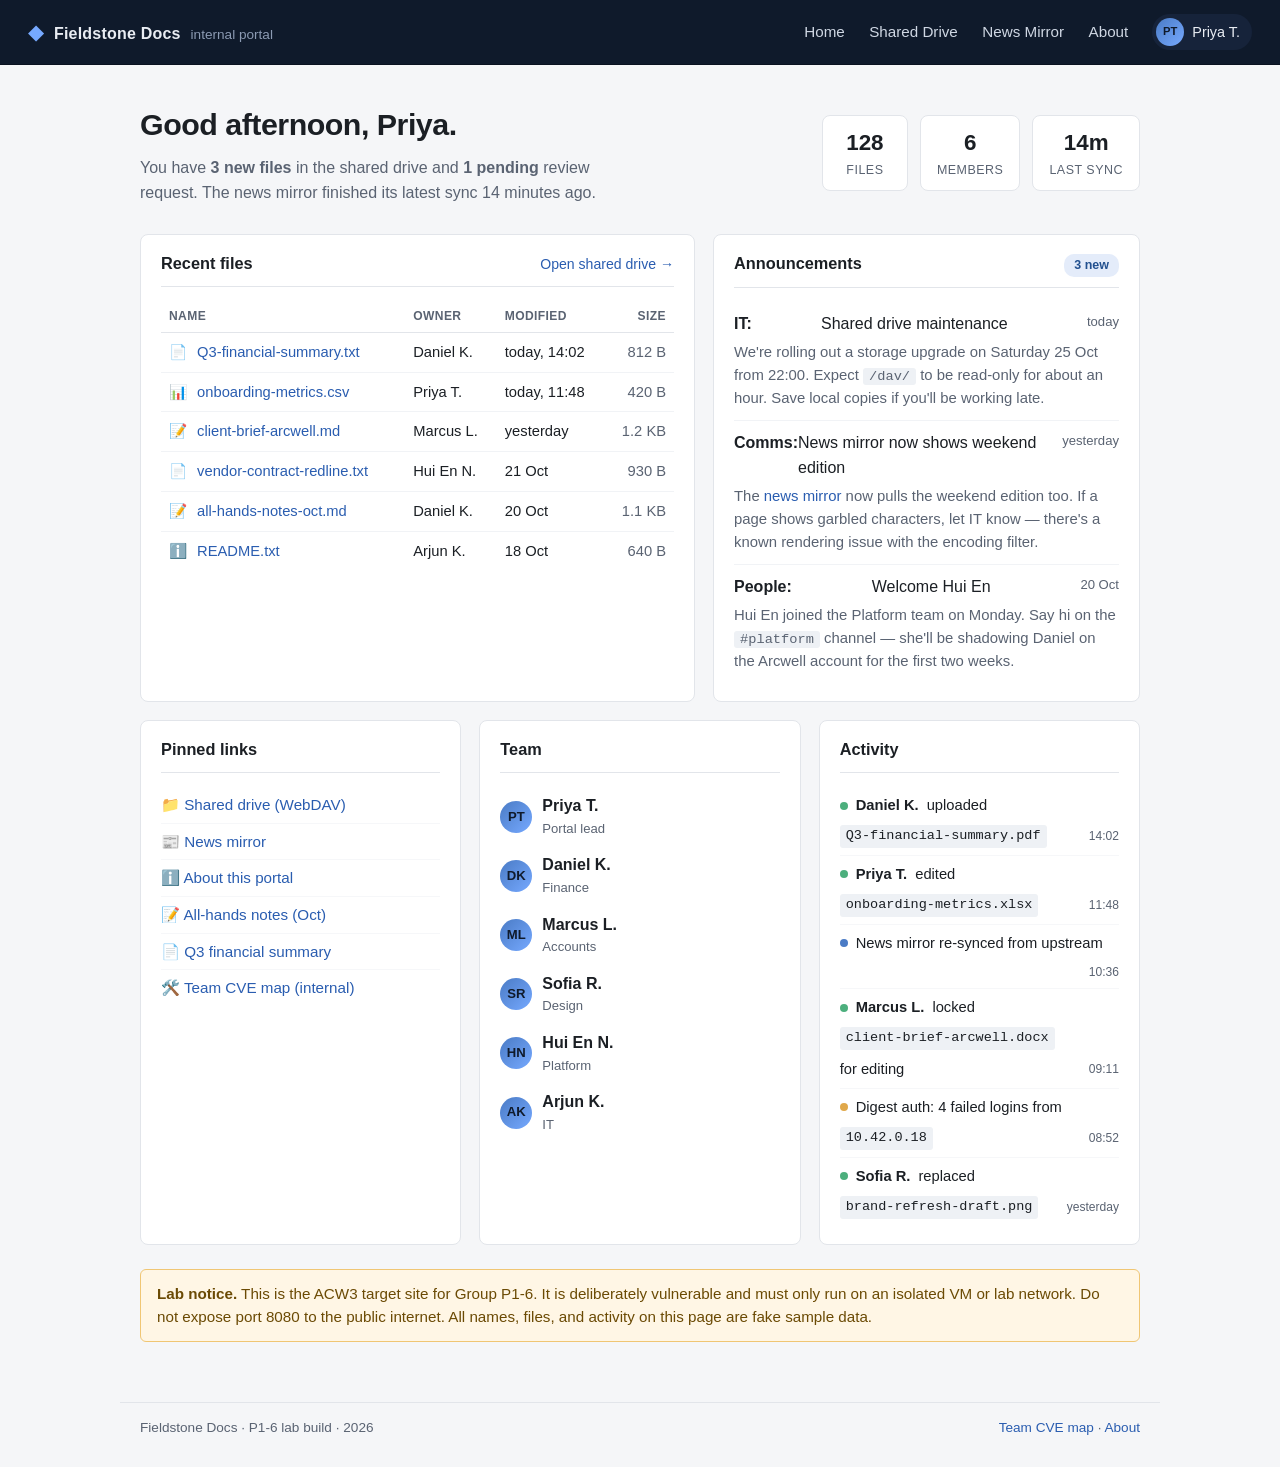
==== vulnerable-env/public/index.html @ d825f22c "upodated the website with fake data" ====
<!DOCTYPE html>
<html lang="en">
<head>
  <meta charset="UTF-8">
  <title>Fieldstone Docs — Internal Portal</title>
  <meta name="viewport" content="width=device-width, initial-scale=1">
  <link rel="stylesheet" href="assets/style.css">
</head>
<body>
  <header class="topbar">
    <div class="brand">
      <span class="logo">◆</span>
      <span class="brand-name">Fieldstone Docs</span>
      <span class="brand-sub">internal portal</span>
    </div>
    <nav class="topnav">
      <a href="/">Home</a>
      <a href="login.html">Shared Drive</a>
      <a href="/proxy/">News Mirror</a>
      <a href="about.html">About</a>
    </nav>
    <div class="userchip">
      <span class="avatar">PT</span>
      <span class="username">Priya T.</span>
    </div>
  </header>

  <main class="wrap">
    <section class="hero">
      <div>
        <h1>Good afternoon, Priya.</h1>
        <p class="lede">
          You have <strong>3 new files</strong> in the shared drive and
          <strong>1 pending</strong> review request. The news mirror finished
          its latest sync 14 minutes ago.
        </p>
      </div>
      <div class="hero-stats">
        <div class="stat"><span class="stat-n">128</span><span class="stat-l">files</span></div>
        <div class="stat"><span class="stat-n">6</span><span class="stat-l">members</span></div>
        <div class="stat"><span class="stat-n">14m</span><span class="stat-l">last sync</span></div>
      </div>
    </section>

    <section class="grid-2">
      <article class="panel">
        <header class="panel-head">
          <h2>Recent files</h2>
          <a class="link" href="login.html">Open shared drive →</a>
        </header>
        <table class="filetable">
          <thead>
            <tr><th>Name</th><th>Owner</th><th>Modified</th><th class="num">Size</th></tr>
          </thead>
          <tbody>
            <tr><td><span class="ico">📄</span> <a href="/dav/Q3-financial-summary.txt">Q3-financial-summary.txt</a></td><td>Daniel K.</td><td>today, 14:02</td><td class="num">812 B</td></tr>
            <tr><td><span class="ico">📊</span> <a href="/dav/onboarding-metrics.csv">onboarding-metrics.csv</a></td><td>Priya T.</td><td>today, 11:48</td><td class="num">420 B</td></tr>
            <tr><td><span class="ico">📝</span> <a href="/dav/client-brief-arcwell.md">client-brief-arcwell.md</a></td><td>Marcus L.</td><td>yesterday</td><td class="num">1.2 KB</td></tr>
            <tr><td><span class="ico">📄</span> <a href="/dav/vendor-contract-redline.txt">vendor-contract-redline.txt</a></td><td>Hui En N.</td><td>21 Oct</td><td class="num">930 B</td></tr>
            <tr><td><span class="ico">📝</span> <a href="/dav/all-hands-notes-oct.md">all-hands-notes-oct.md</a></td><td>Daniel K.</td><td>20 Oct</td><td class="num">1.1 KB</td></tr>
            <tr><td><span class="ico">ℹ️</span> <a href="/dav/README.txt">README.txt</a></td><td>Arjun K.</td><td>18 Oct</td><td class="num">640 B</td></tr>
          </tbody>
        </table>
      </article>

      <article class="panel">
        <header class="panel-head">
          <h2>Announcements</h2>
          <span class="pill">3 new</span>
        </header>
        <ul class="feed">
          <li>
            <div class="feed-head">
              <strong>IT:</strong> Shared drive maintenance
              <span class="feed-time">today</span>
            </div>
            <p>
              We're rolling out a storage upgrade on Saturday 25 Oct from
              22:00. Expect <code>/dav/</code> to be read-only for about an
              hour. Save local copies if you'll be working late.
            </p>
          </li>
          <li>
            <div class="feed-head">
              <strong>Comms:</strong> News mirror now shows weekend edition
              <span class="feed-time">yesterday</span>
            </div>
            <p>
              The <a href="/proxy/">news mirror</a> now pulls the weekend
              edition too. If a page shows garbled characters, let IT know —
              there's a known rendering issue with the encoding filter.
            </p>
          </li>
          <li>
            <div class="feed-head">
              <strong>People:</strong> Welcome Hui En
              <span class="feed-time">20 Oct</span>
            </div>
            <p>
              Hui En joined the Platform team on Monday. Say hi on the
              <code>#platform</code> channel — she'll be shadowing Daniel on
              the Arcwell account for the first two weeks.
            </p>
          </li>
        </ul>
      </article>
    </section>

    <section class="grid-3">
      <article class="panel">
        <header class="panel-head"><h2>Pinned links</h2></header>
        <ul class="linklist">
          <li><a href="login.html">📁 Shared drive (WebDAV)</a></li>
          <li><a href="/proxy/">📰 News mirror</a></li>
          <li><a href="about.html">ℹ️  About this portal</a></li>
          <li><a href="/dav/all-hands-notes-oct.md">📝 All-hands notes (Oct)</a></li>
          <li><a href="/dav/Q3-financial-summary.txt">📄 Q3 financial summary</a></li>
          <li><a href="cve-map.html">🛠️  Team CVE map (internal)</a></li>
        </ul>
      </article>

      <article class="panel">
        <header class="panel-head"><h2>Team</h2></header>
        <ul class="teamlist">
          <li><span class="avatar sm">PT</span><div><strong>Priya T.</strong><span class="role">Portal lead</span></div></li>
          <li><span class="avatar sm">DK</span><div><strong>Daniel K.</strong><span class="role">Finance</span></div></li>
          <li><span class="avatar sm">ML</span><div><strong>Marcus L.</strong><span class="role">Accounts</span></div></li>
          <li><span class="avatar sm">SR</span><div><strong>Sofia R.</strong><span class="role">Design</span></div></li>
          <li><span class="avatar sm">HN</span><div><strong>Hui En N.</strong><span class="role">Platform</span></div></li>
          <li><span class="avatar sm">AK</span><div><strong>Arjun K.</strong><span class="role">IT</span></div></li>
        </ul>
      </article>

      <article class="panel">
        <header class="panel-head"><h2>Activity</h2></header>
        <ul class="activity">
          <li><span class="dot ok"></span><strong>Daniel K.</strong> uploaded <code>Q3-financial-summary.pdf</code><span class="feed-time">14:02</span></li>
          <li><span class="dot ok"></span><strong>Priya T.</strong> edited <code>onboarding-metrics.xlsx</code><span class="feed-time">11:48</span></li>
          <li><span class="dot info"></span>News mirror re-synced from upstream<span class="feed-time">10:36</span></li>
          <li><span class="dot ok"></span><strong>Marcus L.</strong> locked <code>client-brief-arcwell.docx</code> for editing<span class="feed-time">09:11</span></li>
          <li><span class="dot warn"></span>Digest auth: 4 failed logins from <code>10.42.0.18</code><span class="feed-time">08:52</span></li>
          <li><span class="dot ok"></span><strong>Sofia R.</strong> replaced <code>brand-refresh-draft.png</code><span class="feed-time">yesterday</span></li>
        </ul>
      </article>
    </section>

    <section class="notice">
      <strong>Lab notice.</strong>
      This is the ACW3 target site for Group P1-6. It is deliberately
      vulnerable and must only run on an isolated VM or lab network. Do not
      expose port 8080 to the public internet. All names, files, and
      activity on this page are fake sample data.
    </section>
  </main>

  <footer class="footer">
    <span>Fieldstone Docs · P1-6 lab build · 2026</span>
    <span><a href="cve-map.html">Team CVE map</a> · <a href="about.html">About</a></span>
  </footer>
</body>
</html>
---- vulnerable-env/public/assets/style.css ----
:root {
  --bg: #f5f6f8;
  --panel: #ffffff;
  --ink: #1b1f24;
  --muted: #5a6372;
  --line: #e2e5ea;
  --accent: #2a5db0;
  --accent-ink: #ffffff;
  --warn-bg: #fff6e5;
  --warn-line: #f0c674;
  --code-bg: #eef1f5;
}

* { box-sizing: border-box; }

html, body {
  margin: 0;
  padding: 0;
  background: var(--bg);
  color: var(--ink);
  font-family: -apple-system, BlinkMacSystemFont, "Segoe UI", Roboto,
    "Helvetica Neue", Arial, sans-serif;
  line-height: 1.55;
  font-size: 16px;
}

a { color: var(--accent); text-decoration: none; }
a:hover { text-decoration: underline; }

code {
  background: var(--code-bg);
  padding: 1px 6px;
  border-radius: 3px;
  font-family: ui-monospace, "SF Mono", Menlo, Consolas, monospace;
  font-size: 0.92em;
}

/* top bar */
.topbar {
  background: #0f1a2b;
  color: #e9edf3;
  display: flex;
  align-items: center;
  justify-content: space-between;
  padding: 14px 28px;
  border-bottom: 1px solid #0a1220;
}
.brand { display: flex; align-items: baseline; gap: 10px; }
.logo { color: #76a9ff; font-size: 1.3em; }
.brand-name { font-weight: 600; letter-spacing: 0.2px; }
.brand-sub { color: #8c9bb3; font-size: 0.85em; }
.topnav { margin-left: auto; margin-right: 24px; }
.topnav a {
  color: #cfd7e3;
  margin-left: 20px;
  font-size: 0.95em;
}
.topnav a:hover { color: #ffffff; text-decoration: none; }

.userchip {
  display: flex; align-items: center; gap: 8px;
  background: #16233a; padding: 4px 12px 4px 4px;
  border-radius: 20px; font-size: 0.9em;
}
.avatar {
  display: inline-flex; align-items: center; justify-content: center;
  width: 28px; height: 28px; border-radius: 50%;
  background: linear-gradient(135deg, #4a7bc5, #76a9ff);
  color: #0f1a2b; font-weight: 700; font-size: 0.78em;
}
.avatar.sm { width: 32px; height: 32px; font-size: 0.82em; }
.username { color: #e9edf3; }

/* main */
.wrap {
  max-width: 1040px;
  margin: 36px auto 60px;
  padding: 0 20px;
}
.hero {
  display: flex; gap: 24px;
  justify-content: space-between; align-items: center;
  flex-wrap: wrap; margin-bottom: 28px;
}
.hero h1 {
  margin: 0 0 8px;
  font-size: 1.9em;
  font-weight: 650;
  letter-spacing: -0.5px;
}
.hero .lede {
  margin: 0;
  color: var(--muted);
  max-width: 56ch;
  font-size: 1em;
}
.hero-stats { display: flex; gap: 12px; }
.stat {
  background: var(--panel);
  border: 1px solid var(--line);
  border-radius: 8px;
  padding: 10px 16px;
  min-width: 86px;
  display: flex; flex-direction: column; align-items: center;
}
.stat-n { font-size: 1.4em; font-weight: 650; color: var(--ink); }
.stat-l { font-size: 0.78em; color: var(--muted); text-transform: uppercase; letter-spacing: 0.5px; }

.cta-row { display: flex; gap: 10px; flex-wrap: wrap; }

/* panels / grids */
.grid-2 { display: grid; grid-template-columns: 1.3fr 1fr; gap: 18px; margin-bottom: 18px; }
.grid-3 { display: grid; grid-template-columns: repeat(3, 1fr); gap: 18px; margin-bottom: 24px; }
@media (max-width: 900px) {
  .grid-2, .grid-3 { grid-template-columns: 1fr; }
}

.panel {
  background: var(--panel);
  border: 1px solid var(--line);
  border-radius: 8px;
  padding: 18px 20px;
}
.panel-head {
  display: flex; justify-content: space-between; align-items: baseline;
  margin: -2px 0 14px;
  padding-bottom: 10px;
  border-bottom: 1px solid var(--line);
}
.panel-head h2 { margin: 0; font-size: 1.02em; font-weight: 600; }
.link { font-size: 0.88em; }
.pill {
  display: inline-block; padding: 2px 10px; border-radius: 10px;
  background: #e4ecfa; color: #22508f; font-size: 0.78em; font-weight: 600;
}

/* file table */
.filetable { width: 100%; border-collapse: collapse; font-size: 0.92em; }
.filetable th {
  text-align: left; font-weight: 600; color: var(--muted);
  padding: 6px 8px; border-bottom: 1px solid var(--line);
  font-size: 0.82em; text-transform: uppercase; letter-spacing: 0.4px;
}
.filetable td { padding: 8px; border-bottom: 1px solid #f1f3f6; }
.filetable tr:last-child td { border-bottom: none; }
.filetable .num { text-align: right; color: var(--muted); font-variant-numeric: tabular-nums; }
.ico { margin-right: 6px; }

/* feed */
.feed { list-style: none; margin: 0; padding: 0; }
.feed li { padding: 10px 0; border-bottom: 1px solid #f1f3f6; }
.feed li:last-child { border-bottom: none; }
.feed-head { display: flex; justify-content: space-between; margin-bottom: 4px; }
.feed-time { color: var(--muted); font-size: 0.82em; margin-left: 10px; }
.feed p { margin: 0; color: var(--muted); font-size: 0.93em; }

/* link list */
.linklist { list-style: none; margin: 0; padding: 0; font-size: 0.95em; }
.linklist li { padding: 6px 0; border-bottom: 1px solid #f6f7f9; }
.linklist li:last-child { border-bottom: none; }

/* team list */
.teamlist { list-style: none; margin: 0; padding: 0; }
.teamlist li { display: flex; gap: 10px; align-items: center; padding: 7px 0; }
.teamlist .role { display: block; font-size: 0.82em; color: var(--muted); }

/* activity */
.activity { list-style: none; margin: 0; padding: 0; font-size: 0.92em; }
.activity li { padding: 7px 0; border-bottom: 1px solid #f6f7f9; display: flex; align-items: center; gap: 8px; flex-wrap: wrap; }
.activity li:last-child { border-bottom: none; }
.activity .feed-time { margin-left: auto; }
.dot { width: 8px; height: 8px; border-radius: 50%; display: inline-block; flex-shrink: 0; }
.dot.ok { background: #4caf7d; }
.dot.info { background: #4a7bc5; }
.dot.warn { background: #e0a84a; }

.btn {
  display: inline-block;
  padding: 9px 16px;
  border-radius: 6px;
  background: var(--panel);
  border: 1px solid var(--line);
  color: var(--ink);
  font-size: 0.95em;
  font-weight: 500;
}
.btn:hover { border-color: #c4cad4; text-decoration: none; }
.btn.primary {
  background: var(--accent);
  color: var(--accent-ink);
  border-color: var(--accent);
}
.btn.primary:hover { background: #22508f; border-color: #22508f; }

/* cards */
.cards {
  display: grid;
  grid-template-columns: repeat(auto-fit, minmax(280px, 1fr));
  gap: 18px;
  margin: 36px 0 28px;
}
.card {
  background: var(--panel);
  border: 1px solid var(--line);
  border-radius: 8px;
  padding: 20px 22px;
  display: flex;
  flex-direction: column;
}
.card h2 {
  margin: 0 0 8px;
  font-size: 1.15em;
  font-weight: 600;
}
.card p {
  margin: 0 0 12px;
  color: var(--muted);
  font-size: 0.95em;
}
.card .meta {
  list-style: none;
  margin: 0 0 16px;
  padding: 10px 12px;
  background: #fafbfd;
  border: 1px solid var(--line);
  border-radius: 6px;
  font-size: 0.88em;
  color: var(--muted);
}
.card .meta li { padding: 2px 0; }
.card .btn { align-self: flex-start; margin-top: auto; }

/* notice */
.notice {
  background: var(--warn-bg);
  border: 1px solid var(--warn-line);
  border-radius: 6px;
  padding: 12px 16px;
  color: #6b4a04;
  font-size: 0.95em;
}

/* footer */
.footer {
  max-width: 1040px;
  margin: 0 auto 30px;
  padding: 14px 20px 0;
  border-top: 1px solid var(--line);
  display: flex;
  justify-content: space-between;
  color: var(--muted);
  font-size: 0.85em;
}

/* login page */
.login-body {
  background: linear-gradient(140deg, #0f1a2b 0%, #1a2d4d 100%);
  min-height: 100vh;
  display: flex; align-items: center; justify-content: center;
}
.login-wrap { width: 100%; padding: 24px; }
.login-card {
  background: var(--panel);
  max-width: 400px;
  margin: 0 auto;
  padding: 32px 32px 24px;
  border-radius: 10px;
  box-shadow: 0 10px 40px rgba(0,0,0,0.25);
}
.login-brand {
  display: flex; align-items: baseline; gap: 10px;
  margin-bottom: 20px;
}
.login-brand .logo { color: #4a7bc5; font-size: 1.4em; }
.login-brand .brand-name {
  font-weight: 600; color: var(--ink); font-size: 1.05em;
}
.login-card h1 {
  margin: 0 0 6px; font-size: 1.3em; font-weight: 600;
}
.login-sub {
  margin: 0 0 20px; color: var(--muted); font-size: 0.9em;
}
.login-form label {
  display: block; margin-bottom: 14px;
}
.login-form label span {
  display: block; font-size: 0.82em; color: var(--muted);
  margin-bottom: 4px; font-weight: 500;
}
.login-form input {
  width: 100%; padding: 9px 12px;
  border: 1px solid var(--line); border-radius: 6px;
  font-size: 0.95em; font-family: inherit;
  box-sizing: border-box;
}
.login-form input:focus {
  outline: none; border-color: var(--accent);
  box-shadow: 0 0 0 3px rgba(42, 93, 176, 0.15);
}
.btn.wide { width: 100%; padding: 10px; font-size: 1em; margin-top: 4px; }
.btn:disabled { opacity: 0.6; cursor: not-allowed; }
.login-error {
  background: #fde2e2; color: #9c1a1a;
  border: 1px solid #f5b5b5; border-radius: 6px;
  padding: 8px 12px; font-size: 0.88em;
  margin-bottom: 12px;
}
.login-hint {
  background: #fff6e5;
  border: 1px solid #f0c674;
  border-radius: 6px;
  padding: 10px 12px;
  font-size: 0.85em;
  color: #6b4a04;
  margin-top: 18px;
}
.login-foot {
  margin: 18px 0 0; font-size: 0.82em; color: var(--muted);
  text-align: center;
}

/* content pages */
.page { background: var(--panel); border: 1px solid var(--line);
  border-radius: 8px; padding: 24px 28px; margin: 0 0 24px; }
.page h1 { margin-top: 0; }
.page table { border-collapse: collapse; width: 100%; margin: 10px 0 20px; }
.page th, .page td {
  border: 1px solid var(--line);
  padding: 7px 10px;
  text-align: left;
  font-size: 0.93em;
}
.page th { background: #f3f5f9; font-weight: 600; }
.badge {
  display: inline-block;
  padding: 2px 8px;
  border-radius: 10px;
  font-size: 0.78em;
  font-weight: 600;
}
.badge.high { background: #fde2e2; color: #9c1a1a; }
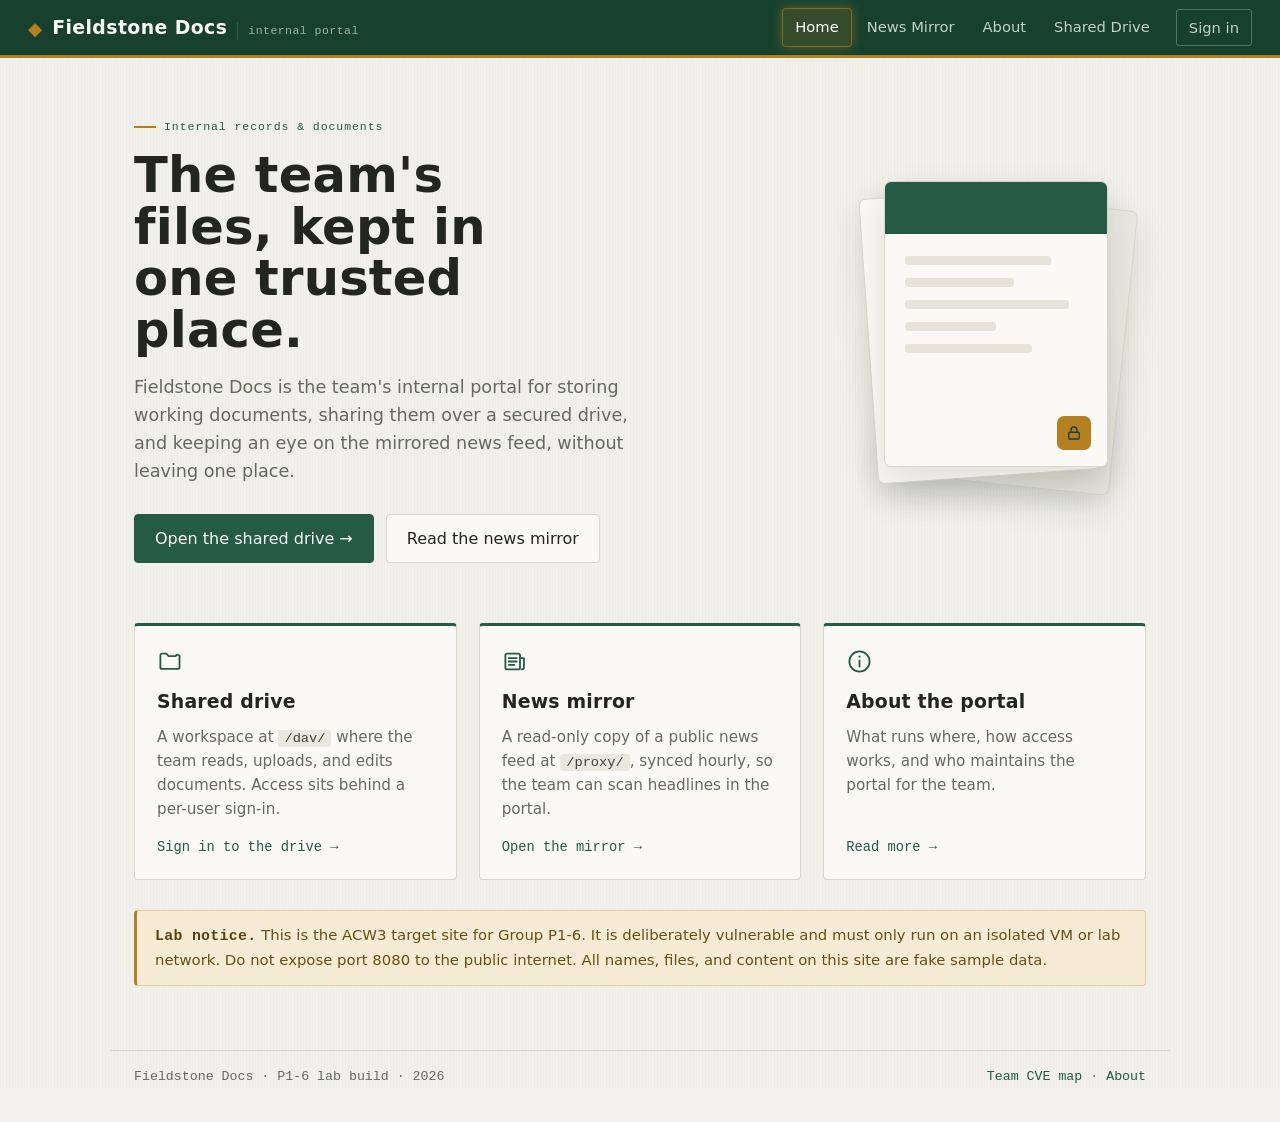
==== commit 40384c86: "Update web UI and Login logic" ====
--- a/vulnerable-env/public/index.html
+++ b/vulnerable-env/public/index.html
@@ -2,9 +2,9 @@
 <html lang="en">
 <head>
   <meta charset="UTF-8">
-  <title>Fieldstone Docs — Internal Portal</title>
+  <title>Fieldstone Docs - Internal Portal</title>
   <meta name="viewport" content="width=device-width, initial-scale=1">
-  <link rel="stylesheet" href="assets/style.css">
+  <link rel="stylesheet" href="assets/style.css?v=5">
 </head>
 <body>
   <header class="topbar">
@@ -14,133 +14,76 @@
       <span class="brand-sub">internal portal</span>
     </div>
     <nav class="topnav">
-      <a href="/">Home</a>
-      <a href="login.html">Shared Drive</a>
+      <a class="active" href="/">Home</a>
       <a href="/proxy/">News Mirror</a>
       <a href="about.html">About</a>
+      <a href="login.html">Shared Drive</a>
+      <a class="nav-cta" href="login.html">Sign in</a>
     </nav>
-    <div class="userchip">
-      <span class="avatar">PT</span>
-      <span class="username">Priya T.</span>
-    </div>
   </header>
 
   <main class="wrap">
-    <section class="hero">
-      <div>
-        <h1>Good afternoon, Priya.</h1>
+    <section class="home-hero">
+      <div class="hero-copy">
+        <span class="eyebrow">Internal records &amp; documents</span>
+        <h1>The team's files, kept in one trusted place.</h1>
         <p class="lede">
-          You have <strong>3 new files</strong> in the shared drive and
-          <strong>1 pending</strong> review request. The news mirror finished
-          its latest sync 14 minutes ago.
+          Fieldstone Docs is the team's internal portal for storing working
+          documents, sharing them over a secured drive, and keeping an eye on
+          the mirrored news feed, without leaving one place.
         </p>
+        <div class="hero-cta">
+          <a class="btn primary" href="login.html">Open the shared drive →</a>
+          <a class="btn" href="/proxy/">Read the news mirror</a>
+        </div>
       </div>
-      <div class="hero-stats">
-        <div class="stat"><span class="stat-n">128</span><span class="stat-l">files</span></div>
-        <div class="stat"><span class="stat-n">6</span><span class="stat-l">members</span></div>
-        <div class="stat"><span class="stat-n">14m</span><span class="stat-l">last sync</span></div>
-      </div>
+
+      <aside class="hero-art" aria-hidden="true">
+        <div class="doc doc-3"></div>
+        <div class="doc doc-2"></div>
+        <div class="doc doc-1">
+          <span class="doc-tab"></span>
+          <div class="doc-body">
+            <span class="doc-line w80"></span>
+            <span class="doc-line w60"></span>
+            <span class="doc-line w90"></span>
+            <span class="doc-line w50"></span>
+            <span class="doc-line w70"></span>
+          </div>
+          <span class="doc-lock"><svg viewBox="0 0 24 24" fill="none" stroke="currentColor" stroke-width="1.8" stroke-linecap="round" stroke-linejoin="round" aria-hidden="true"><rect x="5" y="11" width="14" height="9" rx="1.5"/><path d="M8 11V8a4 4 0 0 1 8 0v3"/></svg></span>
+        </div>
+      </aside>
     </section>
 
-    <section class="grid-2">
-      <article class="panel">
-        <header class="panel-head">
-          <h2>Recent files</h2>
-          <a class="link" href="login.html">Open shared drive →</a>
-        </header>
-        <table class="filetable">
-          <thead>
-            <tr><th>Name</th><th>Owner</th><th>Modified</th><th class="num">Size</th></tr>
-          </thead>
-          <tbody>
-            <tr><td><span class="ico">📄</span> <a href="/dav/Q3-financial-summary.txt">Q3-financial-summary.txt</a></td><td>Daniel K.</td><td>today, 14:02</td><td class="num">812 B</td></tr>
-            <tr><td><span class="ico">📊</span> <a href="/dav/onboarding-metrics.csv">onboarding-metrics.csv</a></td><td>Priya T.</td><td>today, 11:48</td><td class="num">420 B</td></tr>
-            <tr><td><span class="ico">📝</span> <a href="/dav/client-brief-arcwell.md">client-brief-arcwell.md</a></td><td>Marcus L.</td><td>yesterday</td><td class="num">1.2 KB</td></tr>
-            <tr><td><span class="ico">📄</span> <a href="/dav/vendor-contract-redline.txt">vendor-contract-redline.txt</a></td><td>Hui En N.</td><td>21 Oct</td><td class="num">930 B</td></tr>
-            <tr><td><span class="ico">📝</span> <a href="/dav/all-hands-notes-oct.md">all-hands-notes-oct.md</a></td><td>Daniel K.</td><td>20 Oct</td><td class="num">1.1 KB</td></tr>
-            <tr><td><span class="ico">ℹ️</span> <a href="/dav/README.txt">README.txt</a></td><td>Arjun K.</td><td>18 Oct</td><td class="num">640 B</td></tr>
-          </tbody>
-        </table>
+    <section class="features">
+      <article class="feature">
+        <span class="feature-mark"><svg class="feature-ico" viewBox="0 0 24 24" fill="none" stroke="currentColor" stroke-width="1.6" stroke-linecap="round" stroke-linejoin="round" aria-hidden="true"><path d="M3 6.5A1.5 1.5 0 0 1 4.5 5h3.8l2 2.2h6.2A1.5 1.5 0 0 1 20 8.7V17a1.5 1.5 0 0 1-1.5 1.5h-14A1.5 1.5 0 0 1 3 17z"/></svg></span>
+        <h2>Shared drive</h2>
+        <p>
+          A workspace at <code>/dav/</code> where the team reads, uploads, and
+          edits documents. Access sits behind a per-user sign-in.
+        </p>
+        <a class="link" href="login.html">Sign in to the drive →</a>
       </article>
 
-      <article class="panel">
-        <header class="panel-head">
-          <h2>Announcements</h2>
-          <span class="pill">3 new</span>
-        </header>
-        <ul class="feed">
-          <li>
-            <div class="feed-head">
-              <strong>IT:</strong> Shared drive maintenance
-              <span class="feed-time">today</span>
-            </div>
-            <p>
-              We're rolling out a storage upgrade on Saturday 25 Oct from
-              22:00. Expect <code>/dav/</code> to be read-only for about an
-              hour. Save local copies if you'll be working late.
-            </p>
-          </li>
-          <li>
-            <div class="feed-head">
-              <strong>Comms:</strong> News mirror now shows weekend edition
-              <span class="feed-time">yesterday</span>
-            </div>
-            <p>
-              The <a href="/proxy/">news mirror</a> now pulls the weekend
-              edition too. If a page shows garbled characters, let IT know —
-              there's a known rendering issue with the encoding filter.
-            </p>
-          </li>
-          <li>
-            <div class="feed-head">
-              <strong>People:</strong> Welcome Hui En
-              <span class="feed-time">20 Oct</span>
-            </div>
-            <p>
-              Hui En joined the Platform team on Monday. Say hi on the
-              <code>#platform</code> channel — she'll be shadowing Daniel on
-              the Arcwell account for the first two weeks.
-            </p>
-          </li>
-        </ul>
-      </article>
-    </section>
-
-    <section class="grid-3">
-      <article class="panel">
-        <header class="panel-head"><h2>Pinned links</h2></header>
-        <ul class="linklist">
-          <li><a href="login.html">📁 Shared drive (WebDAV)</a></li>
-          <li><a href="/proxy/">📰 News mirror</a></li>
-          <li><a href="about.html">ℹ️  About this portal</a></li>
-          <li><a href="/dav/all-hands-notes-oct.md">📝 All-hands notes (Oct)</a></li>
-          <li><a href="/dav/Q3-financial-summary.txt">📄 Q3 financial summary</a></li>
-          <li><a href="cve-map.html">🛠️  Team CVE map (internal)</a></li>
-        </ul>
+      <article class="feature">
+        <span class="feature-mark"><svg class="feature-ico" viewBox="0 0 24 24" fill="none" stroke="currentColor" stroke-width="1.6" stroke-linecap="round" stroke-linejoin="round" aria-hidden="true"><rect x="3" y="5" width="13" height="14" rx="1.5"/><path d="M16 9h3.5v8a2 2 0 0 1-2 2"/><line x1="6" y1="9" x2="13" y2="9"/><line x1="6" y1="12" x2="13" y2="12"/><line x1="6" y1="15" x2="11" y2="15"/></svg></span>
+        <h2>News mirror</h2>
+        <p>
+          A read-only copy of a public news feed at <code>/proxy/</code>,
+          synced hourly, so the team can scan headlines in the portal.
+        </p>
+        <a class="link" href="/proxy/">Open the mirror →</a>
       </article>
 
-      <article class="panel">
-        <header class="panel-head"><h2>Team</h2></header>
-        <ul class="teamlist">
-          <li><span class="avatar sm">PT</span><div><strong>Priya T.</strong><span class="role">Portal lead</span></div></li>
-          <li><span class="avatar sm">DK</span><div><strong>Daniel K.</strong><span class="role">Finance</span></div></li>
-          <li><span class="avatar sm">ML</span><div><strong>Marcus L.</strong><span class="role">Accounts</span></div></li>
-          <li><span class="avatar sm">SR</span><div><strong>Sofia R.</strong><span class="role">Design</span></div></li>
-          <li><span class="avatar sm">HN</span><div><strong>Hui En N.</strong><span class="role">Platform</span></div></li>
-          <li><span class="avatar sm">AK</span><div><strong>Arjun K.</strong><span class="role">IT</span></div></li>
-        </ul>
-      </article>
-
-      <article class="panel">
-        <header class="panel-head"><h2>Activity</h2></header>
-        <ul class="activity">
-          <li><span class="dot ok"></span><strong>Daniel K.</strong> uploaded <code>Q3-financial-summary.pdf</code><span class="feed-time">14:02</span></li>
-          <li><span class="dot ok"></span><strong>Priya T.</strong> edited <code>onboarding-metrics.xlsx</code><span class="feed-time">11:48</span></li>
-          <li><span class="dot info"></span>News mirror re-synced from upstream<span class="feed-time">10:36</span></li>
-          <li><span class="dot ok"></span><strong>Marcus L.</strong> locked <code>client-brief-arcwell.docx</code> for editing<span class="feed-time">09:11</span></li>
-          <li><span class="dot warn"></span>Digest auth: 4 failed logins from <code>10.42.0.18</code><span class="feed-time">08:52</span></li>
-          <li><span class="dot ok"></span><strong>Sofia R.</strong> replaced <code>brand-refresh-draft.png</code><span class="feed-time">yesterday</span></li>
-        </ul>
+      <article class="feature">
+        <span class="feature-mark"><svg class="feature-ico" viewBox="0 0 24 24" fill="none" stroke="currentColor" stroke-width="1.6" stroke-linecap="round" stroke-linejoin="round" aria-hidden="true"><circle cx="12" cy="12" r="9"/><line x1="12" y1="11" x2="12" y2="16.5"/><circle cx="12" cy="7.6" r="1" fill="currentColor" stroke="none"/></svg></span>
+        <h2>About the portal</h2>
+        <p>
+          What runs where, how access works, and who maintains the portal for
+          the team.
+        </p>
+        <a class="link" href="about.html">Read more →</a>
       </article>
     </section>
 
@@ -148,8 +91,8 @@
       <strong>Lab notice.</strong>
       This is the ACW3 target site for Group P1-6. It is deliberately
       vulnerable and must only run on an isolated VM or lab network. Do not
-      expose port 8080 to the public internet. All names, files, and
-      activity on this page are fake sample data.
+      expose port 8080 to the public internet. All names, files, and content
+      on this site are fake sample data.
     </section>
   </main>
 
@@ -157,5 +100,6 @@
     <span>Fieldstone Docs · P1-6 lab build · 2026</span>
     <span><a href="cve-map.html">Team CVE map</a> · <a href="about.html">About</a></span>
   </footer>
+  <script src="/assets/nav.js?v=2"></script>
 </body>
 </html>
--- a/vulnerable-env/public/assets/style.css
+++ b/vulnerable-env/public/assets/style.css
@@ -1,14 +1,41 @@
+/* ==========================================================================
+   Fieldstone Docs - internal records portal
+   Visual identity: a survey / records office. Stone-paper ground, pine-green
+   ink, ochre for attention, a condensed industrial display face over a clean
+   body face. Hairline "ledger" rules instead of boxed cards. Offline-safe:
+   no external font or asset CDN (this runs on an isolated lab box).
+   ========================================================================== */
+
 :root {
-  --bg: #f5f6f8;
-  --panel: #ffffff;
-  --ink: #1b1f24;
-  --muted: #5a6372;
-  --line: #e2e5ea;
-  --accent: #2a5db0;
-  --accent-ink: #ffffff;
-  --warn-bg: #fff6e5;
-  --warn-line: #f0c674;
-  --code-bg: #eef1f5;
+  /* Stone-paper neutrals - cool, not the warm-cream generated-page tell */
+  --paper:   #f1f0ea;
+  --paper-2: #e9e8e0;
+  --panel:   #faf9f5;
+  --ink:     #22261f;
+  --ink-2:   #3c4138;
+  --muted:   #646a5d;
+  --faint:   #8a8f80;
+  --line:    #d9d7cc;
+  --hair:    #e6e4da;
+
+  /* Pine primary, ochre secondary, oxblood for severity */
+  --pine:      #245a46;
+  --pine-deep: #17402f;
+  --pine-tint: #e3ebe4;
+  --ochre:     #b5801f;
+  --ochre-tint:#f6ecd6;
+  --oxblood:   #7e2b2b;
+  --oxblood-tint:#f3e0dd;
+
+  --code-bg: #e9e8df;
+
+  --font-display: "Bahnschrift", "DIN Condensed", "Oswald", "Segoe UI Semibold",
+    system-ui, sans-serif;
+  --font-body: "Segoe UI", system-ui, -apple-system, "Helvetica Neue", Arial, sans-serif;
+  --font-mono: "Cascadia Mono", "Consolas", ui-monospace, Menlo, monospace;
+
+  --radius: 4px;
+  --shadow: 0 1px 0 var(--hair);
 }
 
 * { box-sizing: border-box; }
@@ -16,245 +43,309 @@
 html, body {
   margin: 0;
   padding: 0;
-  background: var(--bg);
+  background: var(--paper);
   color: var(--ink);
-  font-family: -apple-system, BlinkMacSystemFont, "Segoe UI", Roboto,
-    "Helvetica Neue", Arial, sans-serif;
-  line-height: 1.55;
+  font-family: var(--font-body);
+  line-height: 1.58;
   font-size: 16px;
-}
-
-a { color: var(--accent); text-decoration: none; }
-a:hover { text-decoration: underline; }
+  -webkit-font-smoothing: antialiased;
+}
+
+/* Subtle paper grain so the ground isn't a flat fill */
+body {
+  background-image:
+    repeating-linear-gradient(90deg, rgba(34,38,31,0.015) 0 1px, transparent 1px 3px);
+}
+
+a { color: var(--pine); text-decoration: none; }
+a:hover { color: var(--pine-deep); text-decoration: underline; text-underline-offset: 2px; }
 
 code {
   background: var(--code-bg);
   padding: 1px 6px;
   border-radius: 3px;
-  font-family: ui-monospace, "SF Mono", Menlo, Consolas, monospace;
-  font-size: 0.92em;
-}
-
-/* top bar */
+  font-family: var(--font-mono);
+  font-size: 0.9em;
+  color: var(--ink-2);
+}
+
+h1, h2, h3 { font-family: var(--font-display); font-weight: 600; letter-spacing: 0.2px; }
+
+/* ---- Eyebrow: a hairline kicker that carries real info, not decoration ---- */
+.eyebrow {
+  font-family: var(--font-mono);
+  font-size: 0.72rem;
+  letter-spacing: 0.08em;
+  color: var(--pine);
+  display: inline-flex;
+  align-items: center;
+  gap: 8px;
+}
+.eyebrow::before {
+  content: "";
+  width: 22px; height: 2px; background: var(--ochre);
+}
+
+/* ==========================  top bar  ================================== */
 .topbar {
-  background: #0f1a2b;
-  color: #e9edf3;
+  background: var(--pine-deep);
+  color: #e7ece3;
   display: flex;
   align-items: center;
-  justify-content: space-between;
-  padding: 14px 28px;
-  border-bottom: 1px solid #0a1220;
+  gap: 18px;
+  padding: 0 28px;
+  height: 58px;
+  border-bottom: 3px solid var(--ochre);
 }
 .brand { display: flex; align-items: baseline; gap: 10px; }
-.logo { color: #76a9ff; font-size: 1.3em; }
-.brand-name { font-weight: 600; letter-spacing: 0.2px; }
-.brand-sub { color: #8c9bb3; font-size: 0.85em; }
-.topnav { margin-left: auto; margin-right: 24px; }
+.logo {
+  color: var(--ochre);
+  font-size: 1.15em;
+  transform: translateY(1px);
+}
+.brand-name {
+  font-family: var(--font-display);
+  font-weight: 600;
+  font-size: 1.18em;
+  letter-spacing: 0.4px;
+  color: #fbfaf5;
+}
+.brand-sub {
+  color: #9fb3a4;
+  font-size: 0.72em;
+  font-family: var(--font-mono);
+  letter-spacing: 0.04em;
+  border-left: 1px solid #3a5a4b;
+  padding-left: 10px;
+}
+.topnav { margin-left: auto; display: flex; gap: 4px; }
 .topnav a {
-  color: #cfd7e3;
-  margin-left: 20px;
-  font-size: 0.95em;
-}
-.topnav a:hover { color: #ffffff; text-decoration: none; }
+  color: #c4d2c8;
+  font-size: 0.92em;
+  padding: 6px 12px;
+  border-radius: 3px;
+}
+.topnav a:hover { color: #fff; background: rgba(255,255,255,0.07); text-decoration: none; }
+/* active page - ochre glow so you can see where you are */
+.topnav a.active {
+  color: #fff;
+  background: rgba(181,128,31,0.18);
+  box-shadow: 0 0 0 1px rgba(181,128,31,0.55), 0 0 12px 1px rgba(181,128,31,0.5);
+}
+.topnav a.active:hover { background: rgba(181,128,31,0.26); }
 
 .userchip {
   display: flex; align-items: center; gap: 8px;
-  background: #16233a; padding: 4px 12px 4px 4px;
-  border-radius: 20px; font-size: 0.9em;
+  padding-left: 14px; font-size: 0.88em;
+  border-left: 1px solid #3a5a4b;
 }
 .avatar {
   display: inline-flex; align-items: center; justify-content: center;
-  width: 28px; height: 28px; border-radius: 50%;
-  background: linear-gradient(135deg, #4a7bc5, #76a9ff);
-  color: #0f1a2b; font-weight: 700; font-size: 0.78em;
-}
-.avatar.sm { width: 32px; height: 32px; font-size: 0.82em; }
-.username { color: #e9edf3; }
-
-/* main */
+  width: 30px; height: 30px; border-radius: 3px;
+  background: var(--ochre);
+  color: var(--pine-deep); font-weight: 700; font-size: 0.72em;
+  font-family: var(--font-mono);
+}
+.avatar.sm { width: 34px; height: 34px; font-size: 0.78em; border-radius: 3px; }
+.username { color: #e7ece3; }
+
+/* ==========================  main layout  ============================= */
 .wrap {
-  max-width: 1040px;
-  margin: 36px auto 60px;
-  padding: 0 20px;
-}
+  max-width: 1060px;
+  margin: 40px auto 64px;
+  padding: 0 24px;
+}
+
+/* ---- hero: editorial, not a KPI-tile row --------------------------------- */
 .hero {
-  display: flex; gap: 24px;
-  justify-content: space-between; align-items: center;
-  flex-wrap: wrap; margin-bottom: 28px;
+  display: grid;
+  grid-template-columns: 1.4fr 1fr;
+  gap: 32px;
+  align-items: end;
+  padding-bottom: 26px;
+  margin-bottom: 30px;
+  border-bottom: 1px solid var(--line);
 }
 .hero h1 {
-  margin: 0 0 8px;
-  font-size: 1.9em;
-  font-weight: 650;
-  letter-spacing: -0.5px;
+  margin: 10px 0 10px;
+  font-size: 2.6rem;
+  line-height: 1.05;
+  letter-spacing: 0.1px;
+  color: var(--ink);
 }
 .hero .lede {
   margin: 0;
   color: var(--muted);
-  max-width: 56ch;
-  font-size: 1em;
-}
-.hero-stats { display: flex; gap: 12px; }
+  max-width: 54ch;
+  font-size: 1.02rem;
+}
+.hero .lede strong { color: var(--ink); font-weight: 600; }
+
+/* Stats as a ledger column with hairline rules, not boxed cards */
+.hero-stats {
+  display: flex;
+  flex-direction: column;
+  border-top: 2px solid var(--ink);
+}
 .stat {
-  background: var(--panel);
-  border: 1px solid var(--line);
-  border-radius: 8px;
-  padding: 10px 16px;
-  min-width: 86px;
-  display: flex; flex-direction: column; align-items: center;
-}
-.stat-n { font-size: 1.4em; font-weight: 650; color: var(--ink); }
-.stat-l { font-size: 0.78em; color: var(--muted); text-transform: uppercase; letter-spacing: 0.5px; }
+  display: flex;
+  align-items: baseline;
+  justify-content: space-between;
+  padding: 10px 2px;
+  border-bottom: 1px solid var(--hair);
+}
+.stat-n {
+  font-family: var(--font-display);
+  font-size: 1.5rem;
+  font-weight: 600;
+  color: var(--pine);
+  font-variant-numeric: tabular-nums;
+}
+.stat-l {
+  font-size: 0.82rem;
+  color: var(--muted);
+  letter-spacing: 0.01em;
+}
 
 .cta-row { display: flex; gap: 10px; flex-wrap: wrap; }
 
-/* panels / grids */
-.grid-2 { display: grid; grid-template-columns: 1.3fr 1fr; gap: 18px; margin-bottom: 18px; }
-.grid-3 { display: grid; grid-template-columns: repeat(3, 1fr); gap: 18px; margin-bottom: 24px; }
+/* ==========================  panels / grids  ========================= */
+.grid-2 { display: grid; grid-template-columns: 1.35fr 1fr; gap: 22px; margin-bottom: 22px; }
+.grid-3 { display: grid; grid-template-columns: repeat(3, 1fr); gap: 22px; margin-bottom: 28px; }
 @media (max-width: 900px) {
+  .hero { grid-template-columns: 1fr; align-items: start; }
   .grid-2, .grid-3 { grid-template-columns: 1fr; }
 }
 
 .panel {
   background: var(--panel);
   border: 1px solid var(--line);
-  border-radius: 8px;
-  padding: 18px 20px;
+  border-radius: var(--radius);
+  padding: 20px 22px;
+  position: relative;
+}
+/* A thin pine spine on each panel's leading edge - a structural signal */
+.panel::before {
+  content: "";
+  position: absolute; left: 0; top: 14px; bottom: 14px;
+  width: 2px; background: var(--pine); opacity: 0.0;
 }
 .panel-head {
   display: flex; justify-content: space-between; align-items: baseline;
-  margin: -2px 0 14px;
-  padding-bottom: 10px;
+  margin: 0 0 14px;
+  padding-bottom: 11px;
   border-bottom: 1px solid var(--line);
 }
-.panel-head h2 { margin: 0; font-size: 1.02em; font-weight: 600; }
-.link { font-size: 0.88em; }
+.panel-head h2 {
+  margin: 0; font-size: 1.04rem; font-weight: 600;
+  color: var(--ink);
+}
+.link { font-size: 0.86em; font-family: var(--font-mono); }
 .pill {
-  display: inline-block; padding: 2px 10px; border-radius: 10px;
-  background: #e4ecfa; color: #22508f; font-size: 0.78em; font-weight: 600;
-}
-
-/* file table */
-.filetable { width: 100%; border-collapse: collapse; font-size: 0.92em; }
+  display: inline-block; padding: 2px 10px; border-radius: 3px;
+  background: var(--pine-tint); color: var(--pine-deep);
+  font-size: 0.74em; font-weight: 600;
+  font-family: var(--font-mono); letter-spacing: 0.02em;
+}
+
+/* ---- file table ---------------------------------------------------------- */
+.filetable { width: 100%; border-collapse: collapse; font-size: 0.93em; }
 .filetable th {
   text-align: left; font-weight: 600; color: var(--muted);
-  padding: 6px 8px; border-bottom: 1px solid var(--line);
-  font-size: 0.82em; text-transform: uppercase; letter-spacing: 0.4px;
-}
-.filetable td { padding: 8px; border-bottom: 1px solid #f1f3f6; }
+  padding: 4px 8px 8px; border-bottom: 1px solid var(--line);
+  font-size: 0.82em; letter-spacing: 0.01em;
+}
+.filetable th.num { text-align: right; }
+.filetable td { padding: 9px 8px; border-bottom: 1px solid var(--hair); }
 .filetable tr:last-child td { border-bottom: none; }
-.filetable .num { text-align: right; color: var(--muted); font-variant-numeric: tabular-nums; }
-.ico { margin-right: 6px; }
-
-/* feed */
+.filetable tbody tr:hover { background: var(--pine-tint); }
+.filetable .num { text-align: right; color: var(--muted); font-variant-numeric: tabular-nums; font-family: var(--font-mono); font-size: 0.9em; }
+.ico { margin-right: 6px; filter: saturate(0.7); }
+
+/* ---- feed ---------------------------------------------------------------- */
 .feed { list-style: none; margin: 0; padding: 0; }
-.feed li { padding: 10px 0; border-bottom: 1px solid #f1f3f6; }
+.feed li { padding: 12px 0; border-bottom: 1px solid var(--hair); }
 .feed li:last-child { border-bottom: none; }
 .feed-head { display: flex; justify-content: space-between; margin-bottom: 4px; }
-.feed-time { color: var(--muted); font-size: 0.82em; margin-left: 10px; }
+.feed-head strong { color: var(--pine); font-family: var(--font-mono); font-size: 0.86em; letter-spacing: 0.02em; }
+.feed-time { color: var(--faint); font-size: 0.8em; margin-left: 10px; font-family: var(--font-mono); }
 .feed p { margin: 0; color: var(--muted); font-size: 0.93em; }
 
-/* link list */
+/* ---- link list ----------------------------------------------------------- */
 .linklist { list-style: none; margin: 0; padding: 0; font-size: 0.95em; }
-.linklist li { padding: 6px 0; border-bottom: 1px solid #f6f7f9; }
+.linklist li { padding: 7px 0; border-bottom: 1px solid var(--hair); }
 .linklist li:last-child { border-bottom: none; }
-
-/* team list */
+.linklist a { color: var(--ink-2); }
+.linklist a:hover { color: var(--pine); }
+
+/* ---- team list ----------------------------------------------------------- */
 .teamlist { list-style: none; margin: 0; padding: 0; }
-.teamlist li { display: flex; gap: 10px; align-items: center; padding: 7px 0; }
-.teamlist .role { display: block; font-size: 0.82em; color: var(--muted); }
-
-/* activity */
+.teamlist li { display: flex; gap: 11px; align-items: center; padding: 8px 0; border-bottom: 1px solid var(--hair); }
+.teamlist li:last-child { border-bottom: none; }
+.teamlist strong { font-weight: 600; font-size: 0.95em; }
+.teamlist .role { display: block; font-size: 0.8em; color: var(--muted); }
+
+/* ---- activity ------------------------------------------------------------ */
 .activity { list-style: none; margin: 0; padding: 0; font-size: 0.92em; }
-.activity li { padding: 7px 0; border-bottom: 1px solid #f6f7f9; display: flex; align-items: center; gap: 8px; flex-wrap: wrap; }
+.activity li { padding: 8px 0; border-bottom: 1px solid var(--hair); display: flex; align-items: center; gap: 9px; flex-wrap: wrap; }
 .activity li:last-child { border-bottom: none; }
 .activity .feed-time { margin-left: auto; }
-.dot { width: 8px; height: 8px; border-radius: 50%; display: inline-block; flex-shrink: 0; }
-.dot.ok { background: #4caf7d; }
-.dot.info { background: #4a7bc5; }
-.dot.warn { background: #e0a84a; }
-
+.dot { width: 7px; height: 7px; border-radius: 50%; display: inline-block; flex-shrink: 0; }
+.dot.ok { background: var(--pine); }
+.dot.info { background: var(--ochre); }
+.dot.warn { background: var(--oxblood); }
+
+/* ==========================  buttons  ================================ */
 .btn {
   display: inline-block;
-  padding: 9px 16px;
-  border-radius: 6px;
+  padding: 9px 18px;
+  border-radius: var(--radius);
   background: var(--panel);
   border: 1px solid var(--line);
   color: var(--ink);
-  font-size: 0.95em;
+  font-size: 0.94em;
   font-weight: 500;
-}
-.btn:hover { border-color: #c4cad4; text-decoration: none; }
+  font-family: var(--font-body);
+  cursor: pointer;
+}
+.btn:hover { border-color: var(--pine); color: var(--pine); text-decoration: none; }
 .btn.primary {
-  background: var(--accent);
-  color: var(--accent-ink);
-  border-color: var(--accent);
-}
-.btn.primary:hover { background: #22508f; border-color: #22508f; }
-
-/* cards */
-.cards {
-  display: grid;
-  grid-template-columns: repeat(auto-fit, minmax(280px, 1fr));
-  gap: 18px;
-  margin: 36px 0 28px;
-}
-.card {
-  background: var(--panel);
-  border: 1px solid var(--line);
-  border-radius: 8px;
-  padding: 20px 22px;
-  display: flex;
-  flex-direction: column;
-}
-.card h2 {
-  margin: 0 0 8px;
-  font-size: 1.15em;
-  font-weight: 600;
-}
-.card p {
-  margin: 0 0 12px;
-  color: var(--muted);
-  font-size: 0.95em;
-}
-.card .meta {
-  list-style: none;
-  margin: 0 0 16px;
-  padding: 10px 12px;
-  background: #fafbfd;
-  border: 1px solid var(--line);
-  border-radius: 6px;
-  font-size: 0.88em;
-  color: var(--muted);
-}
-.card .meta li { padding: 2px 0; }
-.card .btn { align-self: flex-start; margin-top: auto; }
-
-/* notice */
+  background: var(--pine);
+  color: #fbfaf5;
+  border-color: var(--pine);
+}
+.btn.primary:hover { background: var(--pine-deep); border-color: var(--pine-deep); color: #fff; }
+
+/* ==========================  notice  ================================ */
 .notice {
-  background: var(--warn-bg);
-  border: 1px solid var(--warn-line);
-  border-radius: 6px;
-  padding: 12px 16px;
-  color: #6b4a04;
-  font-size: 0.95em;
-}
-
-/* footer */
+  background: var(--ochre-tint);
+  border: 1px solid #e3cf9a;
+  border-left: 3px solid var(--ochre);
+  border-radius: var(--radius);
+  padding: 13px 18px;
+  color: #6a4e13;
+  font-size: 0.93em;
+}
+.notice strong { font-family: var(--font-mono); letter-spacing: 0.02em; color: #5a420f; }
+
+/* ==========================  footer  ================================ */
 .footer {
-  max-width: 1040px;
-  margin: 0 auto 30px;
-  padding: 14px 20px 0;
+  max-width: 1060px;
+  margin: 0 auto 36px;
+  padding: 16px 24px 0;
   border-top: 1px solid var(--line);
   display: flex;
   justify-content: space-between;
   color: var(--muted);
-  font-size: 0.85em;
-}
-
-/* login page */
+  font-size: 0.83em;
+  font-family: var(--font-mono);
+}
+
+/* ==========================  login page  ============================ */
 .login-body {
-  background: linear-gradient(140deg, #0f1a2b 0%, #1a2d4d 100%);
+  background: var(--pine-deep);
+  background-image:
+    repeating-linear-gradient(135deg, rgba(255,255,255,0.02) 0 2px, transparent 2px 9px);
   min-height: 100vh;
   display: flex; align-items: center; justify-content: center;
 }
@@ -263,80 +354,210 @@
   background: var(--panel);
   max-width: 400px;
   margin: 0 auto;
-  padding: 32px 32px 24px;
-  border-radius: 10px;
-  box-shadow: 0 10px 40px rgba(0,0,0,0.25);
+  padding: 34px 34px 26px;
+  border-radius: var(--radius);
+  border-top: 3px solid var(--ochre);
+  box-shadow: 0 18px 50px rgba(0,0,0,0.33);
 }
 .login-brand {
   display: flex; align-items: baseline; gap: 10px;
-  margin-bottom: 20px;
-}
-.login-brand .logo { color: #4a7bc5; font-size: 1.4em; }
+  margin-bottom: 22px;
+  padding-bottom: 16px;
+  border-bottom: 1px solid var(--hair);
+}
+.login-brand .logo { color: var(--ochre); font-size: 1.3em; }
 .login-brand .brand-name {
-  font-weight: 600; color: var(--ink); font-size: 1.05em;
+  font-family: var(--font-display);
+  font-weight: 600; color: var(--ink); font-size: 1.1em; letter-spacing: 0.4px;
 }
 .login-card h1 {
-  margin: 0 0 6px; font-size: 1.3em; font-weight: 600;
+  margin: 0 0 6px; font-size: 1.45rem; font-weight: 600; color: var(--ink);
 }
 .login-sub {
-  margin: 0 0 20px; color: var(--muted); font-size: 0.9em;
-}
-.login-form label {
-  display: block; margin-bottom: 14px;
-}
+  margin: 0 0 22px; color: var(--muted); font-size: 0.9em;
+}
+.login-form label { display: block; margin-bottom: 15px; }
 .login-form label span {
   display: block; font-size: 0.82em; color: var(--muted);
-  margin-bottom: 4px; font-weight: 500;
+  margin-bottom: 5px; font-weight: 500;
 }
 .login-form input {
-  width: 100%; padding: 9px 12px;
-  border: 1px solid var(--line); border-radius: 6px;
+  width: 100%; padding: 10px 12px;
+  border: 1px solid var(--line); border-radius: var(--radius);
   font-size: 0.95em; font-family: inherit;
+  background: #fff;
   box-sizing: border-box;
 }
 .login-form input:focus {
-  outline: none; border-color: var(--accent);
-  box-shadow: 0 0 0 3px rgba(42, 93, 176, 0.15);
-}
-.btn.wide { width: 100%; padding: 10px; font-size: 1em; margin-top: 4px; }
+  outline: none; border-color: var(--pine);
+  box-shadow: 0 0 0 3px rgba(36, 90, 70, 0.14);
+}
+.btn.wide { width: 100%; padding: 11px; font-size: 1em; margin-top: 4px; }
 .btn:disabled { opacity: 0.6; cursor: not-allowed; }
 .login-error {
-  background: #fde2e2; color: #9c1a1a;
-  border: 1px solid #f5b5b5; border-radius: 6px;
-  padding: 8px 12px; font-size: 0.88em;
-  margin-bottom: 12px;
+  background: var(--oxblood-tint); color: var(--oxblood);
+  border: 1px solid #e0b4b0; border-radius: var(--radius);
+  padding: 9px 12px; font-size: 0.88em;
+  margin-bottom: 13px;
 }
 .login-hint {
-  background: #fff6e5;
-  border: 1px solid #f0c674;
-  border-radius: 6px;
-  padding: 10px 12px;
+  background: var(--ochre-tint);
+  border: 1px solid #e3cf9a;
+  border-radius: var(--radius);
+  padding: 11px 13px;
   font-size: 0.85em;
-  color: #6b4a04;
-  margin-top: 18px;
+  color: #6a4e13;
+  margin-top: 20px;
+  font-family: var(--font-mono);
 }
 .login-foot {
-  margin: 18px 0 0; font-size: 0.82em; color: var(--muted);
+  margin: 20px 0 0; font-size: 0.82em; color: var(--muted);
   text-align: center;
 }
 
-/* content pages */
-.page { background: var(--panel); border: 1px solid var(--line);
-  border-radius: 8px; padding: 24px 28px; margin: 0 0 24px; }
-.page h1 { margin-top: 0; }
-.page table { border-collapse: collapse; width: 100%; margin: 10px 0 20px; }
+/* ==========================  content pages  ========================= */
+.page {
+  background: var(--panel); border: 1px solid var(--line);
+  border-radius: var(--radius); padding: 28px 32px; margin: 0 0 24px;
+}
+.page h1 { margin-top: 0; font-size: 1.9rem; color: var(--ink); }
+.page h2 {
+  font-size: 1.12rem; margin-top: 26px;
+  padding-bottom: 6px; border-bottom: 1px solid var(--hair);
+}
+.page table { border-collapse: collapse; width: 100%; margin: 14px 0 22px; font-size: 0.93em; }
 .page th, .page td {
   border: 1px solid var(--line);
-  padding: 7px 10px;
+  padding: 8px 11px;
   text-align: left;
-  font-size: 0.93em;
-}
-.page th { background: #f3f5f9; font-weight: 600; }
+}
+.page th { background: var(--paper-2); font-weight: 600; font-family: var(--font-display); letter-spacing: 0.3px; }
+.page tbody tr:hover, .page tr:hover { background: var(--pine-tint); }
+.page code { font-size: 0.86em; }
+
 .badge {
   display: inline-block;
-  padding: 2px 8px;
-  border-radius: 10px;
-  font-size: 0.78em;
+  padding: 2px 9px;
+  border-radius: 3px;
+  font-size: 0.76em;
   font-weight: 600;
-}
-.badge.high { background: #fde2e2; color: #9c1a1a; }
+  font-family: var(--font-mono);
+  letter-spacing: 0.02em;
+}
+.badge.high { background: var(--oxblood-tint); color: var(--oxblood); border: 1px solid #e0b4b0; }
+.badge.med  { background: var(--ochre-tint);  color: #6a4e13;      border: 1px solid #e3cf9a; }
+.badge.low  { background: var(--pine-tint);   color: var(--pine-deep); border: 1px solid #bcd0c1; }
+
+/* ==========================  home / landing page  =================== */
+
+/* top-bar sign-in button (replaces the old fake user chip) */
+.nav-cta {
+  margin-left: 10px;
+  padding: 6px 15px;
+  border: 1px solid rgba(255,255,255,0.28);
+  border-radius: var(--radius);
+  color: #fff;
+}
+.nav-cta:hover {
+  background: var(--ochre);
+  border-color: var(--ochre);
+  color: var(--pine-deep);
+  text-decoration: none;
+}
+
+.home-hero {
+  display: grid;
+  grid-template-columns: 1.15fr 1fr;
+  gap: 48px;
+  align-items: center;
+  margin: 52px 0 60px;
+}
+.hero-copy h1 {
+  font-size: 3.1rem;
+  line-height: 1.04;
+  letter-spacing: 0.2px;
+  margin: 14px 0 18px;
+  color: var(--ink);
+  max-width: 13ch;
+}
+.hero-copy .lede {
+  font-size: 1.1rem;
+  color: var(--muted);
+  max-width: 50ch;
+  margin: 0 0 28px;
+}
+.hero-cta { display: flex; gap: 12px; flex-wrap: wrap; }
+.hero-cta .btn { padding: 11px 20px; font-size: 1em; }
+
+/* stacked-documents motif - pure CSS, no image dependency */
+.hero-art { position: relative; height: 310px; }
+.doc {
+  position: absolute;
+  width: 224px; height: 286px;
+  background: var(--panel);
+  border: 1px solid var(--line);
+  border-radius: 7px;
+  box-shadow: 0 14px 34px rgba(34,38,31,0.12);
+}
+.doc-3 { right: 22px; top: 18px; transform: rotate(6deg);  background: var(--paper-2); }
+.doc-2 { right: 54px; top: 10px; transform: rotate(-4deg); }
+.doc-1 { right: 38px; top: 0;    overflow: hidden; }
+.doc-1 .doc-tab { display: block; height: 52px; background: var(--pine); }
+.doc-body { padding: 22px 20px; }
+.doc-line {
+  display: block; height: 9px; border-radius: 3px;
+  background: var(--hair); margin-bottom: 13px;
+}
+.doc-line.w90 { width: 90%; } .doc-line.w80 { width: 80%; }
+.doc-line.w70 { width: 70%; } .doc-line.w60 { width: 60%; }
+.doc-line.w50 { width: 50%; }
+.doc-lock {
+  position: absolute; right: 16px; bottom: 16px;
+  width: 34px; height: 34px;
+  background: var(--ochre); border-radius: 7px;
+  display: flex; align-items: center; justify-content: center;
+  color: var(--pine-deep);
+}
+.doc-lock svg { width: 18px; height: 18px; }
+
+/* feature row */
+.features {
+  display: grid;
+  grid-template-columns: repeat(3, 1fr);
+  gap: 22px;
+  margin: 0 0 30px;
+}
+.feature {
+  background: var(--panel);
+  border: 1px solid var(--line);
+  border-radius: var(--radius);
+  border-top: 3px solid var(--pine);
+  padding: 22px 22px 20px;
+  display: flex;
+  flex-direction: column;
+}
+.feature-mark { color: var(--pine); line-height: 0; display: inline-flex; }
+.feature-ico { width: 27px; height: 27px; }
+.feature h2 {
+  margin: 12px 0 8px;
+  font-size: 1.18rem;
+  color: var(--ink);
+}
+.feature p { margin: 0 0 16px; color: var(--muted); font-size: 0.95em; }
+.feature .link { margin-top: auto; font-family: var(--font-mono); font-size: 0.86em; }
+
+@media (max-width: 900px) {
+  .home-hero { grid-template-columns: 1fr; gap: 10px; }
+  .hero-copy h1 { font-size: 2.5rem; max-width: none; }
+  .hero-art { height: 250px; margin-top: 18px; }
+  .features { grid-template-columns: 1fr; }
+}
+
+/* ==========================  cards (generic)  ======================= */
+.cards { display: grid; grid-template-columns: repeat(auto-fit, minmax(280px, 1fr)); gap: 22px; margin: 36px 0 28px; }
+.card { background: var(--panel); border: 1px solid var(--line); border-radius: var(--radius); padding: 22px 24px; display: flex; flex-direction: column; }
+.card h2 { margin: 0 0 8px; font-size: 1.2rem; font-weight: 600; }
+.card p { margin: 0 0 12px; color: var(--muted); font-size: 0.95em; }
+.card .meta { list-style: none; margin: 0 0 16px; padding: 11px 13px; background: var(--paper-2); border: 1px solid var(--line); border-radius: var(--radius); font-size: 0.88em; color: var(--muted); font-family: var(--font-mono); }
+.card .meta li { padding: 2px 0; }
+.card .btn { align-self: flex-start; margin-top: auto; }
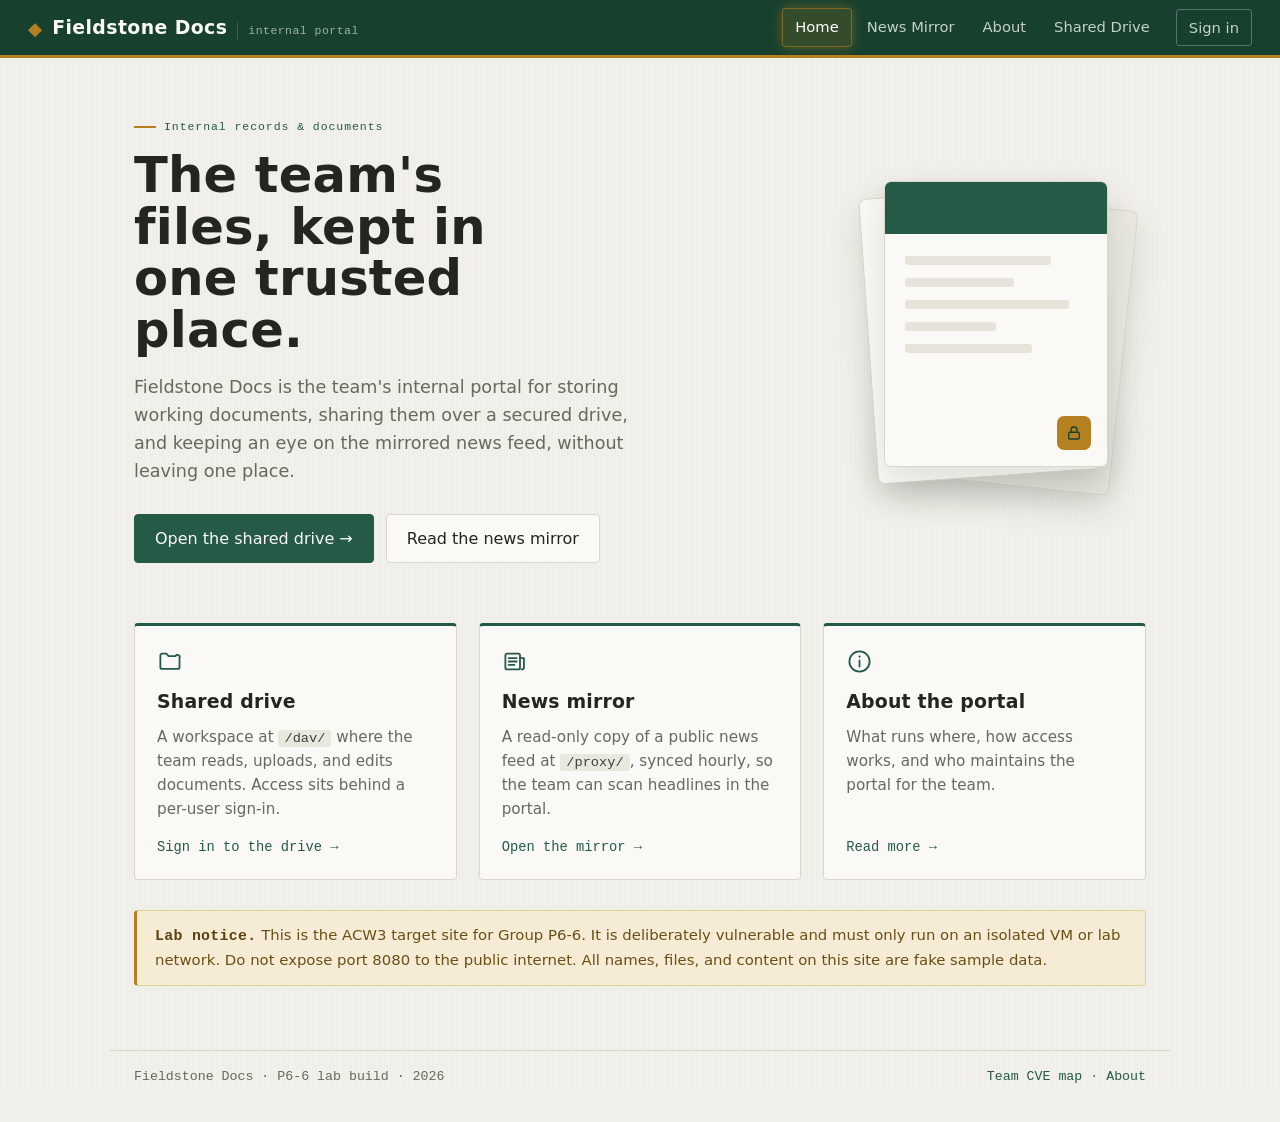
==== commit 4c6d280b: "rename to P6-6" ====
--- a/vulnerable-env/public/index.html
+++ b/vulnerable-env/public/index.html
@@ -89,7 +89,7 @@
 
     <section class="notice">
       <strong>Lab notice.</strong>
-      This is the ACW3 target site for Group P1-6. It is deliberately
+      This is the ACW3 target site for Group P6-6. It is deliberately
       vulnerable and must only run on an isolated VM or lab network. Do not
       expose port 8080 to the public internet. All names, files, and content
       on this site are fake sample data.
@@ -97,7 +97,7 @@
   </main>
 
   <footer class="footer">
-    <span>Fieldstone Docs · P1-6 lab build · 2026</span>
+    <span>Fieldstone Docs · P6-6 lab build · 2026</span>
     <span><a href="cve-map.html">Team CVE map</a> · <a href="about.html">About</a></span>
   </footer>
   <script src="/assets/nav.js?v=2"></script>
